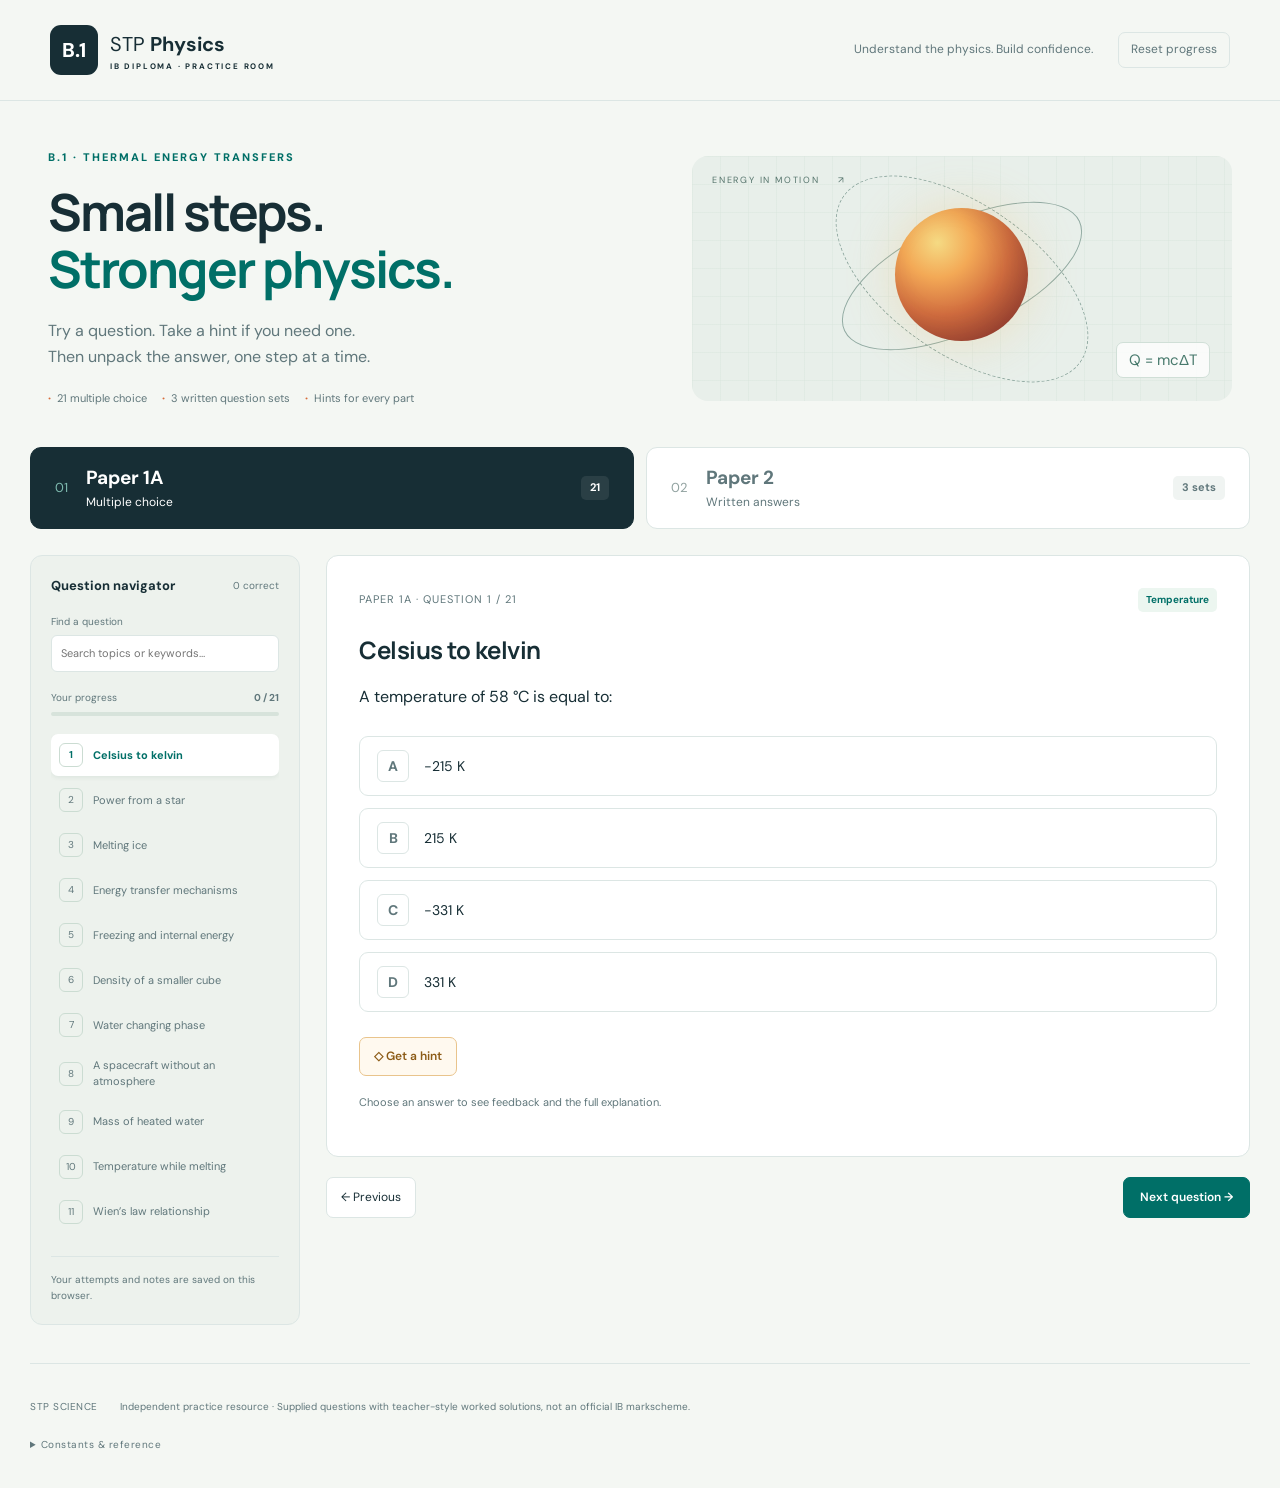
==== b1-past-questions/index.html @ 47ce7af9 "Refresh assets for clearer Question 14 formatting" ====
<!doctype html><html lang="en"><head><meta charset="UTF-8"><meta name="viewport" content="width=device-width, initial-scale=1"><title>IB Physics B.1 | Thermal Practice</title><meta name="description" content="Practise IB Physics B.1 with Paper 1A multiple choice, Paper 2 written answers, hints and simple worked solutions."><link rel="stylesheet" href="style.css?v=q14-math-1"></head><body>
<header><a class="brand" href="#" aria-label="Thermal practice home"><span class="brand-icon">B.1</span><span>STP <b>Physics</b><small>IB DIPLOMA · PRACTICE ROOM</small></span></a><span class="header-note">Understand the physics. Build confidence.</span><button class="quiet" id="reset">Reset progress</button></header>
<main><section class="intro"><div><div class="eyebrow">B.1 · THERMAL ENERGY TRANSFERS</div><h1>Small steps.<br><span>Stronger physics.</span></h1><p>Try a question. Take a hint if you need one.<br>Then unpack the answer, one step at a time.</p><div class="intro-tags"><span>21 multiple choice</span><span>3 written question sets</span><span>Hints for every part</span></div></div><div class="thermal-art" aria-hidden="true"><div class="orbit one"></div><div class="orbit two"></div><div class="sphere"></div><div class="art-label">ENERGY IN MOTION <span>↗</span></div><div class="equation">Q = mcΔT</div></div></section>
<nav class="paper-tabs" aria-label="Exam paper"><button id="tab-mc" role="tab" aria-selected="true" class="active"><span>01</span><div>Paper 1A<small>Multiple choice</small></div><b>21</b></button><button id="tab-written" role="tab" aria-selected="false"><span>02</span><div>Paper 2<small>Written answers</small></div><b>3 sets</b></button></nav>
<div class="workspace"><aside><div class="sidebar-head"><h2 id="list-title">Question navigator</h2><span id="counter"></span></div><label class="search-label" for="search">Find a question</label><input id="search" type="search" placeholder="Search topics or keywords…"><div class="progress-label"><span>Your progress</span><b id="progress-text"></b></div><div class="progress-track"><div id="progress-fill"></div></div><div id="question-list"></div><p class="local-note">Your attempts and notes are saved on this browser.</p></aside><section class="question-area" aria-label="Question"><div id="question"></div></section></div>
<footer>STP SCIENCE <span>Independent practice resource · Supplied questions with teacher-style worked solutions, not an official IB markscheme.</span><details><summary>Constants & reference</summary><p>Use σ = 5.67 × 10⁻⁸ W m⁻² K⁻⁴ and Wien’s constant = 2.90 × 10⁻³ m K. <a href="https://physics.nist.gov/cuu/Constants/" target="_blank" rel="noopener">NIST reference values ↗</a></p></details></footer></main>
<dialog id="image-dialog"><button id="close-image" class="quiet">Close ✕</button><img id="large-image" alt="Enlarged supplied question"></dialog><script src="data.js?v=q14-math-1"></script><script src="app.js?v=q14-math-1"></script></body></html>
---- b1-past-questions/style.css ----
@import url('https://fonts.googleapis.com/css2?family=DM+Sans:wght@400;500;600;700&family=Manrope:wght@400;500;600;700;800&display=swap');
:root{--ink:#172e35;--muted:#60777b;--teal:#006f67;--line:#dce6e4;--paper:#fff;--bg:#f4f7f3;--orange:#d76b38}*{box-sizing:border-box}body{margin:0;color:var(--ink);background:var(--bg);font-family:'DM Sans',Arial,sans-serif;font-size:15px;line-height:1.6}button,input,textarea{font:inherit}button,a,input,textarea,summary{outline-offset:4px}button{cursor:pointer}header{max-width:1420px;margin:auto;display:flex;align-items:center;gap:25px;padding:25px 50px;border-bottom:1px solid var(--line)}.brand{display:flex;gap:12px;align-items:center;text-decoration:none;color:var(--ink);font-size:20px}.brand-icon{background:var(--ink);color:#fff;border-radius:11px;font-weight:800;padding:9px 12px;font-size:20px}.brand small{display:block;font-size:8px;font-weight:700;letter-spacing:1.8px}.header-note{margin-left:auto;font-size:12px;color:var(--muted)}.quiet{background:none;border:1px solid var(--line);border-radius:7px;padding:7px 12px;font-size:12px;color:var(--muted)}main{max-width:1320px;margin:auto;padding:0 30px}.intro{display:grid;grid-template-columns:1.1fr 1fr;align-items:center;gap:50px;padding:48px 18px 40px}.eyebrow{font-size:11px;font-weight:800;letter-spacing:2px;color:var(--teal)}h1{font-family:Manrope,Arial,sans-serif;font-size:clamp(34px,4vw,53px);line-height:1.13;letter-spacing:-2px;margin:16px 0}h1 span{color:var(--teal)}.intro p{color:var(--muted);margin:20px 0;font-size:16px}.intro-tags{display:flex;gap:15px;flex-wrap:wrap;font-size:11px;color:var(--muted)}.intro-tags span:before{content:'·';color:var(--orange);font-weight:900;margin-right:6px}.thermal-art{height:245px;position:relative;overflow:hidden;background:#e8efea;border-radius:16px;background-image:linear-gradient(#dbe6df88 1px,transparent 1px),linear-gradient(90deg,#dbe6df88 1px,transparent 1px);background-size:28px 28px}.sphere{position:absolute;width:133px;height:133px;top:52px;left:calc(50% - 67px);border-radius:50%;background:radial-gradient(circle at 32% 26%,#f5da83 0,#f3a956 26%,#d16d3f 54%,#9b4030 82%);box-shadow:0 0 50px #efbc6750,inset -12px -8px 28px #5b2d2420}.orbit{width:260px;height:110px;border:1px solid #91aaa2;border-radius:50%;position:absolute;left:calc(50% - 130px);top:65px;transform:rotate(-25deg)}.orbit.two{transform:rotate(35deg);width:290px;left:calc(50% - 145px);height:150px;top:48px;border-style:dashed}.equation{position:absolute;bottom:23px;right:22px;background:#ffffffc9;border:1px solid #d0dfd7;border-radius:7px;padding:5px 12px;font-size:15px;color:#47796c}.art-label{position:absolute;top:17px;left:20px;font-size:9px;letter-spacing:1.8px;color:#54736b}.art-label span{margin-left:14px}.paper-tabs{display:flex;gap:12px;margin:0 0 26px}.paper-tabs button{display:flex;gap:18px;text-align:left;align-items:center;background:#fff;border:1px solid var(--line);border-radius:11px;padding:18px 24px;flex:1;color:var(--muted)}.paper-tabs button>span{font-size:13px;color:#91a2a0}.paper-tabs button div{font-size:19px;font-weight:700;line-height:1.25}.paper-tabs small{display:block;font-size:12px;font-weight:400;margin-top:5px}.paper-tabs b{margin-left:auto;font-size:11px;padding:3px 9px;background:#f0f4f2;border-radius:5px}.paper-tabs .active{background:var(--ink);color:white;border-color:var(--ink)}.paper-tabs .active b{background:#ffffff15}.paper-tabs .active>span{color:#7fbbb0}.workspace{display:grid;grid-template-columns:270px minmax(0,1fr);gap:26px;align-items:start}aside{background:#edf2ed;border:1px solid var(--line);border-radius:12px;padding:20px;position:sticky;top:20px}.sidebar-head{display:flex;align-items:center;justify-content:space-between}h2{font-size:13px;margin:0}.sidebar-head>span{font-size:10px;color:var(--muted)}.search-label{display:block;font-size:10px;margin:17px 0 5px;color:var(--muted)}#search{width:100%;font-size:11px;background:#fff;border:1px solid var(--line);border-radius:6px;padding:9px;color:var(--ink)}.progress-label{display:flex;justify-content:space-between;font-size:10px;margin:18px 0 6px;color:var(--muted)}.progress-track{height:4px;background:#d7e3db;border-radius:3px;margin-bottom:18px}.progress-track div{height:100%;background:var(--teal);border-radius:3px}.nav-item{border:0;background:transparent;width:100%;text-align:left;display:flex;align-items:center;gap:10px;color:var(--muted);border-radius:7px;padding:9px 8px;font-size:11px;line-height:1.4;margin-bottom:3px}.nav-item.selected{background:white;color:var(--teal);font-weight:700;box-shadow:0 2px 4px #173a2810}.num{display:grid;place-items:center;min-width:24px;height:24px;border:1px solid #cbdcd2;border-radius:6px;font-size:10px}.nav-item.correct .num{background:#d3ece0;color:#1e674b;border-color:#abd5bf}.nav-item.incorrect .num{background:#ffe2d6;color:#a94829;border-color:#efc9b5}.nav-item.reviewed .num{background:#dce8f2;border-color:#b3cbd8}.local-note{font-size:10px;color:var(--muted);border-top:1px solid var(--line);padding-top:15px;margin:12px 0 0}#question-list{max-height:510px;overflow:auto}.question-card{background:#fff;border:1px solid var(--line);border-radius:12px;padding:32px;min-height:510px}.card-top{display:flex;align-items:center;justify-content:space-between;gap:12px;margin-bottom:22px}.badge{color:var(--teal);background:#ecf6f0;border-radius:5px;padding:4px 8px;font-size:10px;font-weight:700}.qnumber{font-size:11px;letter-spacing:1px;color:var(--muted)}h3{font-family:Manrope,Arial,sans-serif;font-size:24px;line-height:1.3;letter-spacing:-.5px;margin:12px 0}.stem{font-size:16px;line-height:1.75;margin:18px 0 23px}.graph{display:block;max-width:100%;max-height:370px;margin:18px auto;cursor:zoom-in;object-fit:contain}.options{display:grid;gap:10px;margin:25px 0}.option{display:flex;align-items:center;gap:15px;text-align:left;width:100%;padding:14px 17px;border:1px solid var(--line);border-radius:9px;background:#fff;color:var(--ink);font-size:14px;line-height:1.6;transition:background .15s,border .15s}.option .letter{display:grid;place-items:center;min-width:29px;height:29px;border:1px solid var(--line);border-radius:6px;color:var(--muted);font-size:11px;font-weight:700}.option:hover{background:#f3f8f4;border-color:#7bada0}.option.correct{background:#edf8f1;border-color:#58a77e}.option.correct .letter{background:var(--teal);color:#fff;border:0}.option.wrong{background:#fff2eb;border-color:#dc9b7c}.option.wrong .letter{background:#be633d;color:#fff;border:0}.option:disabled{opacity:1;cursor:default}.option .flag{margin-left:auto;font-size:17px}.actions{display:flex;gap:10px;flex-wrap:wrap;margin:18px 0}.hint-btn{border:1px solid #e9c48c;color:#8c5b16;background:#fff9ef;padding:9px 14px;border-radius:7px;font-weight:600;font-size:12px}.primary{background:var(--teal);border:1px solid var(--teal);border-radius:7px;color:white;padding:10px 16px;font-size:12px;font-weight:600}.secondary{background:white;border:1px solid var(--line);border-radius:7px;color:var(--ink);padding:9px 14px;font-size:12px}.hint{background:#fff9ed;border-left:3px solid #d9a450;padding:14px 17px;border-radius:5px;font-size:13px;margin:14px 0}.hint strong{display:block;color:#8c5b16;margin-bottom:4px}.feedback{padding:20px;border:1px solid #d8e9dd;border-radius:9px;background:#f5faf6;margin:20px 0}.feedback.wrong-feedback{background:#fffaf6;border-color:#ecd7c9}.result{font-size:17px;font-weight:700;margin:0 0 8px}.answer-line{font-size:14px;margin:8px 0 20px}.steps-title{font-size:11px;font-weight:800;text-transform:uppercase;letter-spacing:1.2px;color:var(--teal)}ol.steps{padding:0;list-style:none;counter-reset:step;display:grid;gap:13px;margin:15px 0 18px}.steps li{counter-increment:step;display:flex;gap:11px;align-items:baseline;font-size:14px}.steps li:before{content:counter(step);display:grid;place-items:center;border-radius:50%;min-width:23px;height:23px;background:#e1eee6;color:#286c56;font-size:11px;font-weight:700}.remember{font-size:12px;border-top:1px solid #d8e5dc;padding-top:13px;color:#526860}.remember b{color:var(--ink)}.note{font-size:11px;background:#f2f5f6;padding:11px;border-radius:6px;color:#5a7177}.original{margin-top:20px;font-size:11px;color:var(--muted)}.original img{display:block;max-width:100%;margin:12px auto;cursor:zoom-in}.original summary{cursor:pointer}.question-bottom{display:flex;justify-content:space-between;margin-top:20px}.written-part{border-top:1px solid var(--line);margin-top:27px;padding-top:24px}.part-heading{display:flex;gap:15px;align-items:baseline;justify-content:space-between}.part-heading h4{font-size:15px;margin:0 0 14px;line-height:1.7}.marks{font-size:10px;white-space:nowrap;color:var(--muted)}textarea{width:100%;min-height:105px;resize:vertical;border:1px solid var(--line);border-radius:7px;padding:13px;background:#fbfcfa;color:var(--ink);font-size:13px}.response-label{display:block;font-size:10px;color:var(--muted);margin-bottom:6px}.selfcheck{display:flex;gap:8px;flex-wrap:wrap;border-top:1px solid var(--line);padding-top:15px;margin-top:15px}.selfcheck button[aria-pressed=true]{outline:2px solid var(--teal);outline-offset:2px}.check-list{padding-left:18px;font-size:12px}.written-explainer{font-size:11px;color:var(--muted)}footer{display:flex;flex-wrap:wrap;align-items:center;gap:22px;color:var(--muted);font-size:10px;padding:35px 0;border-top:1px solid var(--line);margin-top:38px;letter-spacing:.5px}footer span{letter-spacing:0}footer details{flex-basis:100%}a{color:var(--teal)}dialog{border:1px solid var(--line);border-radius:10px;max-width:96vw;max-height:95vh;padding:16px}dialog::backdrop{background:#112c38b8}dialog img{display:block;max-width:100%;max-height:82vh;object-fit:contain}#close-image{display:block;margin-left:auto;margin-bottom:10px}svg.spectrum{display:block;background:white;max-width:100%;margin:10px auto;border:1px solid var(--line);border-radius:6px}.empty{font-size:12px;padding:16px 0;color:var(--muted)}@media(min-width:1500px){.intro{padding-top:60px;padding-bottom:50px}}@media(max-width:800px){header{padding:18px 22px}.header-note{display:none}header .quiet{margin-left:auto}main{padding:0 18px}.intro{padding:32px 5px;gap:25px;grid-template-columns:1.3fr 1fr}.thermal-art{height:210px}.intro-tags{font-size:10px;gap:7px}.workspace{grid-template-columns:210px minmax(0,1fr);gap:16px}aside{padding:14px}.question-card{padding:23px}.stem{font-size:15px}.paper-tabs button{padding:16px}.paper-tabs button div{font-size:17px}}@media(max-width:600px){.intro{grid-template-columns:1fr;padding-bottom:25px}.thermal-art{display:none}h1{font-size:39px}.intro p{font-size:14px}.workspace{display:block}aside{position:static;margin-bottom:15px}#question-list{display:flex;gap:5px;overflow:auto;max-height:none;margin-top:14px}.nav-item{flex:0 0 43px;width:43px;padding:7px}.nav-item .nav-title{display:none}.local-note{display:none}.progress-label{margin-top:12px}.progress-track{margin-bottom:0}.sidebar-head h2{font-size:12px}.search-label{margin-top:8px}.question-card{padding:21px 17px}h3{font-size:21px}.paper-tabs{gap:8px}.paper-tabs button{gap:9px;padding:13px}.paper-tabs button>span{display:none}.paper-tabs button b{font-size:9px}.paper-tabs small{font-size:10px}.option{padding:12px;font-size:13px}.intro-tags{gap:13px}.stem{line-height:1.7}.card-top{margin-bottom:13px}.question-bottom button{font-size:11px}.part-heading{gap:10px}footer{gap:10px}}
/* Exam prompts retain the supplied page layout, typography, marks and diagrams. */
.exam-image{display:block;width:100%;height:auto;margin:0;cursor:zoom-in;background:#fff}.exam-question{margin:20px 0}.options{display:grid;grid-template-columns:repeat(4,1fr);gap:12px}.option{justify-content:center;padding:12px;position:relative}.option .letter{font-size:14px;width:32px;height:32px}.option .flag{position:absolute;right:10px}.written-part{margin-top:14px;padding-top:12px}.part-prompt{margin-bottom:14px}.written-explainer{margin-bottom:12px}.sr-only{position:absolute;width:1px;height:1px;padding:0;margin:-1px;overflow:hidden;clip:rect(0,0,0,0);white-space:nowrap;border:0}@media(max-width:600px){.options{gap:7px}.option{padding:9px}.option .flag{right:3px;font-size:12px}.exam-question{margin:14px -8px}.question-card:has(.written-part){padding-left:10px;padding-right:10px}.written-part textarea,.written-part .actions,.written-part .response-label{margin-left:7px;width:calc(100% - 14px)}.written-part .actions{width:auto}.written-part .actions button{font-size:11px;padding:9px}.written-part .response-label{margin-bottom:6px}}
.exam-image{width:auto;max-width:100%}
.formula-panel{background:#fff;border:1px solid #d1e3d8;border-radius:8px;padding:17px;margin:18px 0 23px}.formula-item{padding-top:13px}.formula-item+.formula-item{border-top:1px solid #e5ede7;margin-top:13px}.formula-name{font-size:11px;color:#60777b;font-weight:600}.formula-equation{font-family:'Cambria Math',Cambria,Georgia,serif;font-size:20px;line-height:1.7;margin:5px 0;overflow-x:auto;color:#174c40;padding-bottom:3px}.formula-symbols{font-size:12px;line-height:1.7;color:#526860;margin:4px 0 0}@media(max-width:600px){.formula-panel{padding:12px}.formula-equation{font-size:18px}}


/* Native question text avoids fetching a screenshot on every question change. */
.mc-stem{white-space:pre-line}.options.text-options{grid-template-columns:1fr}.text-options .option{justify-content:flex-start;padding:13px 17px;text-align:left}.text-options .option-text{flex:1;padding-right:18px}.text-options .option .flag{position:static;margin-left:auto}.graph[width][height]{height:auto}.comparison-options .option,.comparison-head{display:grid;grid-template-columns:32px minmax(0,1fr) minmax(0,1fr);gap:15px}.comparison-options .option{position:relative;padding-right:34px}.comparison-options .option .flag{position:absolute;right:10px}.comparison-head{padding:0 34px 0 17px;font-size:11px;font-weight:700;align-items:center}.option-cell{text-align:center}@media(max-width:600px){.text-options .option{font-size:13px;padding:11px}.comparison-options .option,.comparison-head{grid-template-columns:26px minmax(0,1fr) minmax(0,1fr);gap:8px}.comparison-head{padding-left:11px;font-size:10px}.comparison-options .option{padding-right:25px}.mc-stem{font-size:15px}.text-options .option .letter{width:26px;height:26px;min-width:26px}}

/* Clear, correctly typeset comparisons for Question 14. */
.math-comparison .option-cell{font-family:'Cambria Math',Cambria,Georgia,serif;font-size:24px;line-height:1.6;color:var(--ink);white-space:nowrap}.math-comparison sub,.answer-line sub,.steps sub{font-size:72%;vertical-align:sub;font-style:normal}.math-comparison .comparison-head{font-size:13px;line-height:1.45}.math-comparison .option{min-height:65px}@media(max-width:600px){.math-comparison .option-cell{font-size:21px}.math-comparison .comparison-head{font-size:12px}.math-comparison .option{min-height:60px}}
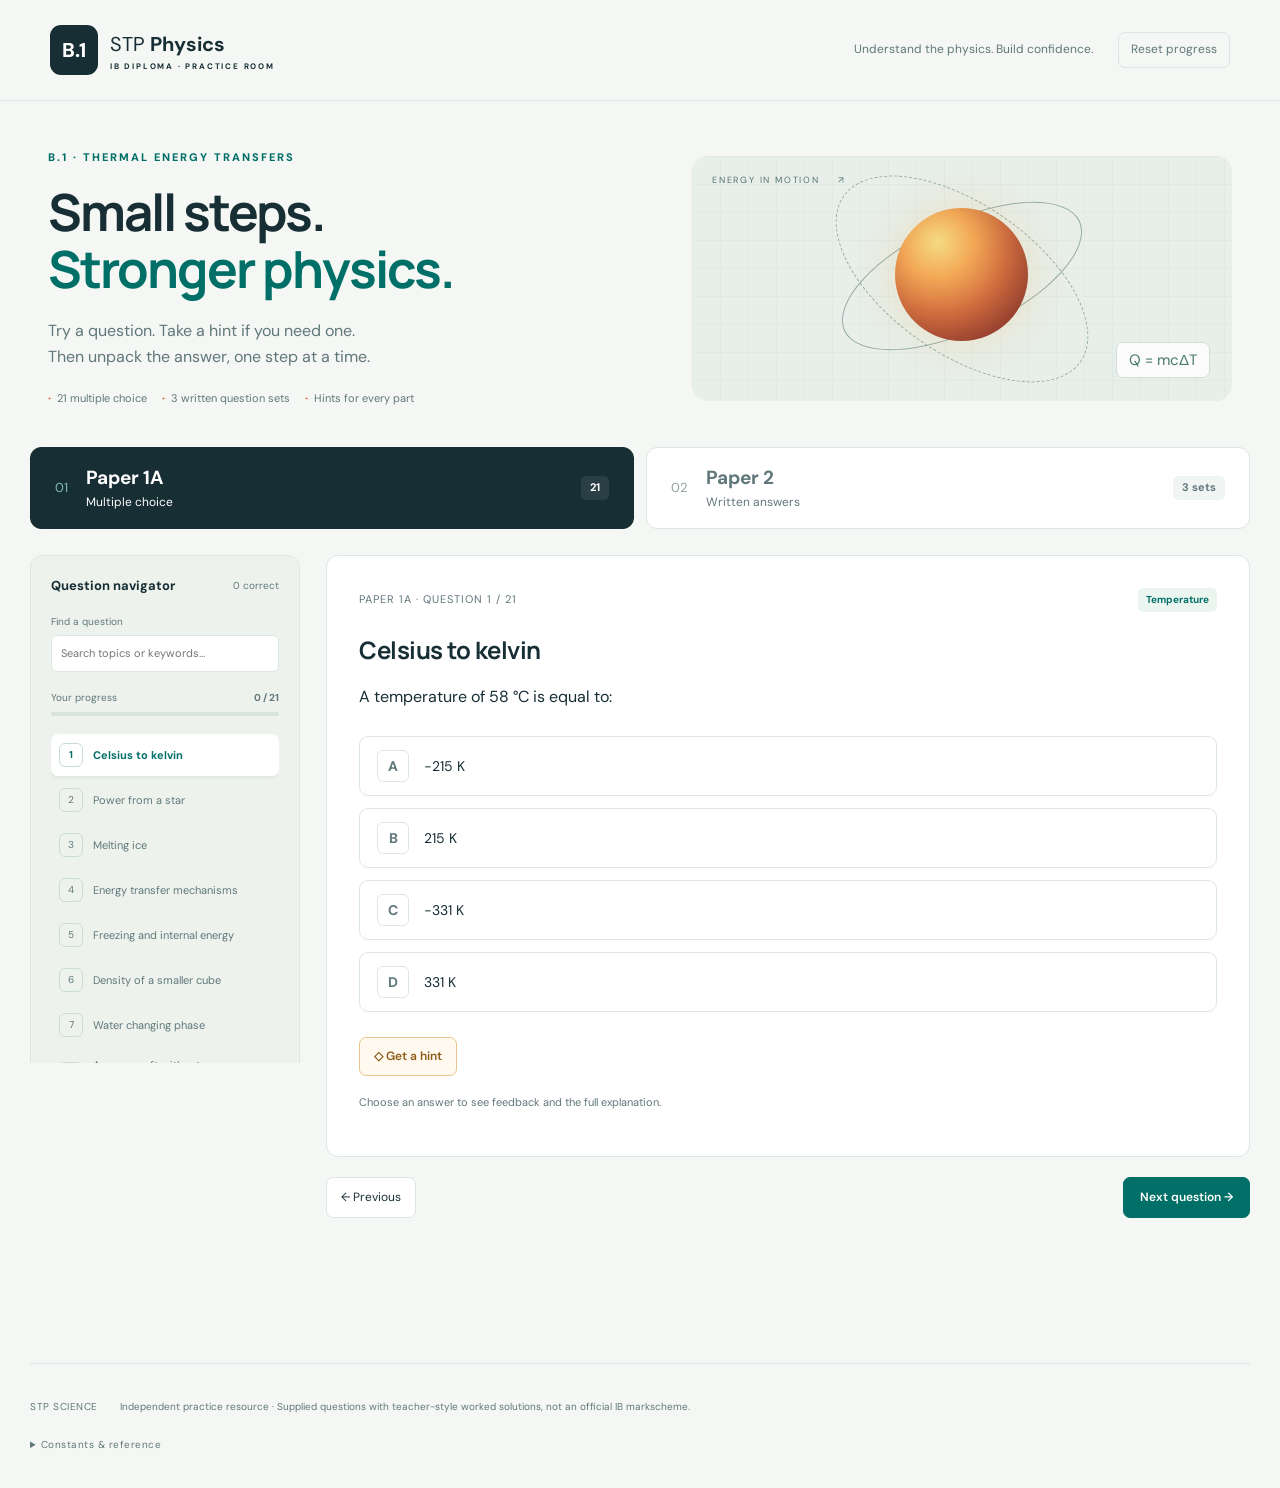
==== commit 37697f58: "Load the expanded algebra and native fraction formatting" ====
--- a/b1-past-questions/index.html
+++ b/b1-past-questions/index.html
@@ -1,8 +1,9 @@
-<!doctype html><html lang="en"><head><meta charset="UTF-8"><meta name="viewport" content="width=device-width, initial-scale=1"><title>IB Physics B.1 | Thermal Practice</title><meta name="description" content="Practise IB Physics B.1 with Paper 1A multiple choice, Paper 2 written answers, hints and simple worked solutions."><link rel="stylesheet" href="style.css?v=q14-math-1"></head><body>
+<!doctype html><html lang="en"><head><meta charset="UTF-8"><meta name="viewport" content="width=device-width, initial-scale=1"><title>IB Physics B.1 | Thermal Practice</title><meta name="description" content="Practise IB Physics B.1 with Paper 1A multiple choice, Paper 2 written answers, hints and simple worked solutions."><link rel="stylesheet" href="style.css?v=stacked-algebra-1"></head><body>
 <header><a class="brand" href="#" aria-label="Thermal practice home"><span class="brand-icon">B.1</span><span>STP <b>Physics</b><small>IB DIPLOMA · PRACTICE ROOM</small></span></a><span class="header-note">Understand the physics. Build confidence.</span><button class="quiet" id="reset">Reset progress</button></header>
 <main><section class="intro"><div><div class="eyebrow">B.1 · THERMAL ENERGY TRANSFERS</div><h1>Small steps.<br><span>Stronger physics.</span></h1><p>Try a question. Take a hint if you need one.<br>Then unpack the answer, one step at a time.</p><div class="intro-tags"><span>21 multiple choice</span><span>3 written question sets</span><span>Hints for every part</span></div></div><div class="thermal-art" aria-hidden="true"><div class="orbit one"></div><div class="orbit two"></div><div class="sphere"></div><div class="art-label">ENERGY IN MOTION <span>↗</span></div><div class="equation">Q = mcΔT</div></div></section>
 <nav class="paper-tabs" aria-label="Exam paper"><button id="tab-mc" role="tab" aria-selected="true" class="active"><span>01</span><div>Paper 1A<small>Multiple choice</small></div><b>21</b></button><button id="tab-written" role="tab" aria-selected="false"><span>02</span><div>Paper 2<small>Written answers</small></div><b>3 sets</b></button></nav>
 <div class="workspace"><aside><div class="sidebar-head"><h2 id="list-title">Question navigator</h2><span id="counter"></span></div><label class="search-label" for="search">Find a question</label><input id="search" type="search" placeholder="Search topics or keywords…"><div class="progress-label"><span>Your progress</span><b id="progress-text"></b></div><div class="progress-track"><div id="progress-fill"></div></div><div id="question-list"></div><p class="local-note">Your attempts and notes are saved on this browser.</p></aside><section class="question-area" aria-label="Question"><div id="question"></div></section></div>
 <footer>STP SCIENCE <span>Independent practice resource · Supplied questions with teacher-style worked solutions, not an official IB markscheme.</span><details><summary>Constants & reference</summary><p>Use σ = 5.67 × 10⁻⁸ W m⁻² K⁻⁴ and Wien’s constant = 2.90 × 10⁻³ m K. <a href="https://physics.nist.gov/cuu/Constants/" target="_blank" rel="noopener">NIST reference values ↗</a></p></details></footer></main>
-<dialog id="image-dialog"><button id="close-image" class="quiet">Close ✕</button><img id="large-image" alt="Enlarged supplied question"></dialog><script src="data.js?v=q14-math-1"></script><script src="app.js?v=q14-math-1"></script></body></html>
+<dialog id="image-dialog"><button id="close-image" class="quiet">Close ✕</button><img id="large-image" alt="Enlarged supplied question"></dialog><script src="data.js?v=stacked-algebra-1"></script><script src="app.js?v=stacked-algebra-1"></script></body></html>
 
+
--- a/b1-past-questions/style.css
+++ b/b1-past-questions/style.css
@@ -11,3 +11,7 @@
 
 /* Clear, correctly typeset comparisons for Question 14. */
 .math-comparison .option-cell{font-family:'Cambria Math',Cambria,Georgia,serif;font-size:24px;line-height:1.6;color:var(--ink);white-space:nowrap}.math-comparison sub,.answer-line sub,.steps sub{font-size:72%;vertical-align:sub;font-style:normal}.math-comparison .comparison-head{font-size:13px;line-height:1.45}.math-comparison .option{min-height:65px}@media(max-width:600px){.math-comparison .option-cell{font-size:21px}.math-comparison .comparison-head{font-size:12px}.math-comparison .option{min-height:60px}}
+
+
+/* Native MathML gives real fraction bars, roots, powers and subscripts. */
+.solution-math{font-size:21px;line-height:1.7;overflow-x:auto;overflow-y:hidden;padding:9px 2px 12px;max-width:100%;color:#174c40}.solution-math math{font-size:1em;margin:0;text-align:left;math-style:normal}.solution-math math[display=block]{display:block;text-align:left}.algebra-steps li{align-items:flex-start;min-width:0}.algebra-steps li:before{flex-shrink:0;margin-top:3px}.step-body{min-width:0;flex:1}.step-body p{margin:0 0 5px}.algebra-steps .solution-math{font-size:21px;background:#ffffffa6;border-radius:5px;margin:6px 0;padding:12px 9px 15px}.formula-item .solution-math+.solution-math{padding-top:3px}.formula-symbols{overflow-wrap:anywhere}@media(max-width:600px){.solution-math,.algebra-steps .solution-math{font-size:19px}.feedback{padding:15px}.steps li{gap:8px}}
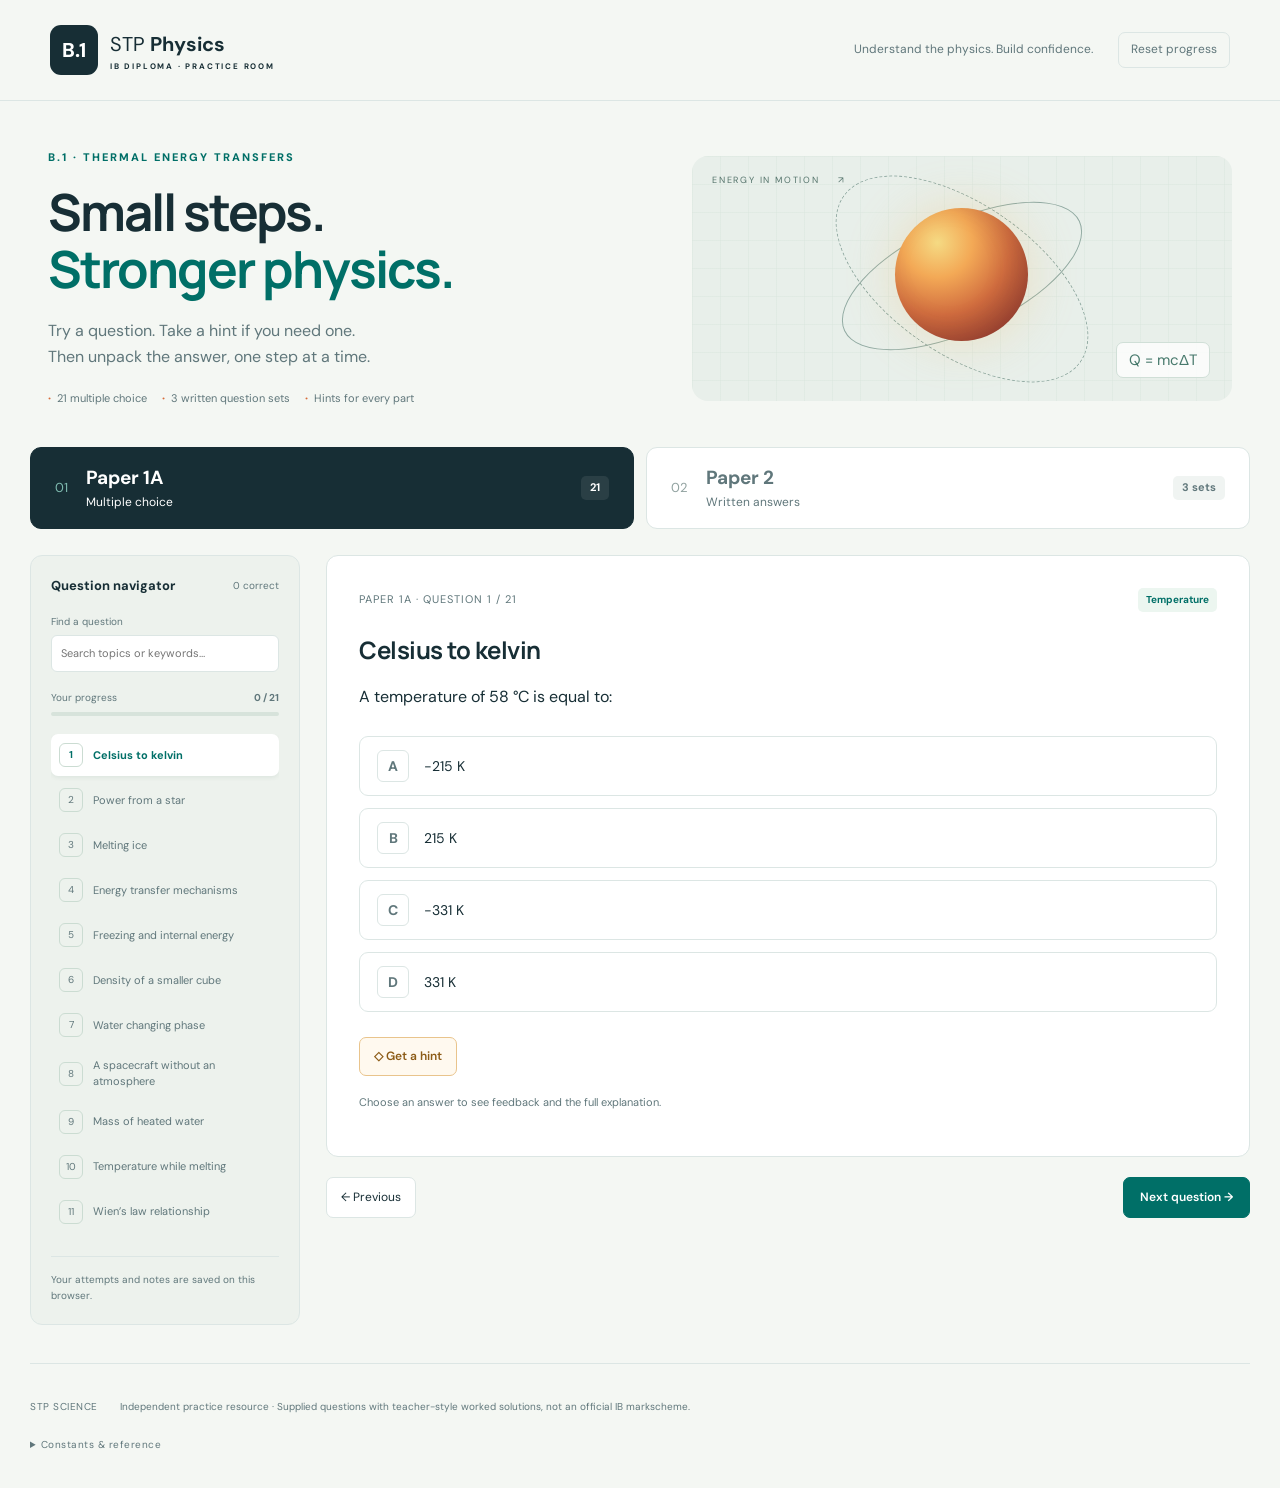
==== commit 20e7e73b: "Republish stacked fractions and expanded algebra after Pages startup failure" ====
--- a/b1-past-questions/index.html
+++ b/b1-past-questions/index.html
@@ -1,9 +1,9 @@
-<!doctype html><html lang="en"><head><meta charset="UTF-8"><meta name="viewport" content="width=device-width, initial-scale=1"><title>IB Physics B.1 | Thermal Practice</title><meta name="description" content="Practise IB Physics B.1 with Paper 1A multiple choice, Paper 2 written answers, hints and simple worked solutions."><link rel="stylesheet" href="style.css?v=stacked-algebra-1"></head><body>
+<!doctype html><html lang="en"><head><meta charset="UTF-8"><meta name="viewport" content="width=device-width, initial-scale=1"><title>IB Physics B.1 | Thermal Practice</title><meta name="description" content="Practise IB Physics B.1 with Paper 1A multiple choice, Paper 2 written answers, hints and simple worked solutions."><link rel="stylesheet" href="style.css?v=stacked-algebra-2"></head><body>
 <header><a class="brand" href="#" aria-label="Thermal practice home"><span class="brand-icon">B.1</span><span>STP <b>Physics</b><small>IB DIPLOMA · PRACTICE ROOM</small></span></a><span class="header-note">Understand the physics. Build confidence.</span><button class="quiet" id="reset">Reset progress</button></header>
 <main><section class="intro"><div><div class="eyebrow">B.1 · THERMAL ENERGY TRANSFERS</div><h1>Small steps.<br><span>Stronger physics.</span></h1><p>Try a question. Take a hint if you need one.<br>Then unpack the answer, one step at a time.</p><div class="intro-tags"><span>21 multiple choice</span><span>3 written question sets</span><span>Hints for every part</span></div></div><div class="thermal-art" aria-hidden="true"><div class="orbit one"></div><div class="orbit two"></div><div class="sphere"></div><div class="art-label">ENERGY IN MOTION <span>↗</span></div><div class="equation">Q = mcΔT</div></div></section>
 <nav class="paper-tabs" aria-label="Exam paper"><button id="tab-mc" role="tab" aria-selected="true" class="active"><span>01</span><div>Paper 1A<small>Multiple choice</small></div><b>21</b></button><button id="tab-written" role="tab" aria-selected="false"><span>02</span><div>Paper 2<small>Written answers</small></div><b>3 sets</b></button></nav>
 <div class="workspace"><aside><div class="sidebar-head"><h2 id="list-title">Question navigator</h2><span id="counter"></span></div><label class="search-label" for="search">Find a question</label><input id="search" type="search" placeholder="Search topics or keywords…"><div class="progress-label"><span>Your progress</span><b id="progress-text"></b></div><div class="progress-track"><div id="progress-fill"></div></div><div id="question-list"></div><p class="local-note">Your attempts and notes are saved on this browser.</p></aside><section class="question-area" aria-label="Question"><div id="question"></div></section></div>
 <footer>STP SCIENCE <span>Independent practice resource · Supplied questions with teacher-style worked solutions, not an official IB markscheme.</span><details><summary>Constants & reference</summary><p>Use σ = 5.67 × 10⁻⁸ W m⁻² K⁻⁴ and Wien’s constant = 2.90 × 10⁻³ m K. <a href="https://physics.nist.gov/cuu/Constants/" target="_blank" rel="noopener">NIST reference values ↗</a></p></details></footer></main>
-<dialog id="image-dialog"><button id="close-image" class="quiet">Close ✕</button><img id="large-image" alt="Enlarged supplied question"></dialog><script src="data.js?v=stacked-algebra-1"></script><script src="app.js?v=stacked-algebra-1"></script></body></html>
+<dialog id="image-dialog"><button id="close-image" class="quiet">Close ✕</button><img id="large-image" alt="Enlarged supplied question"></dialog><script src="data.js?v=stacked-algebra-2"></script><script src="app.js?v=stacked-algebra-2"></script></body></html>
 
 
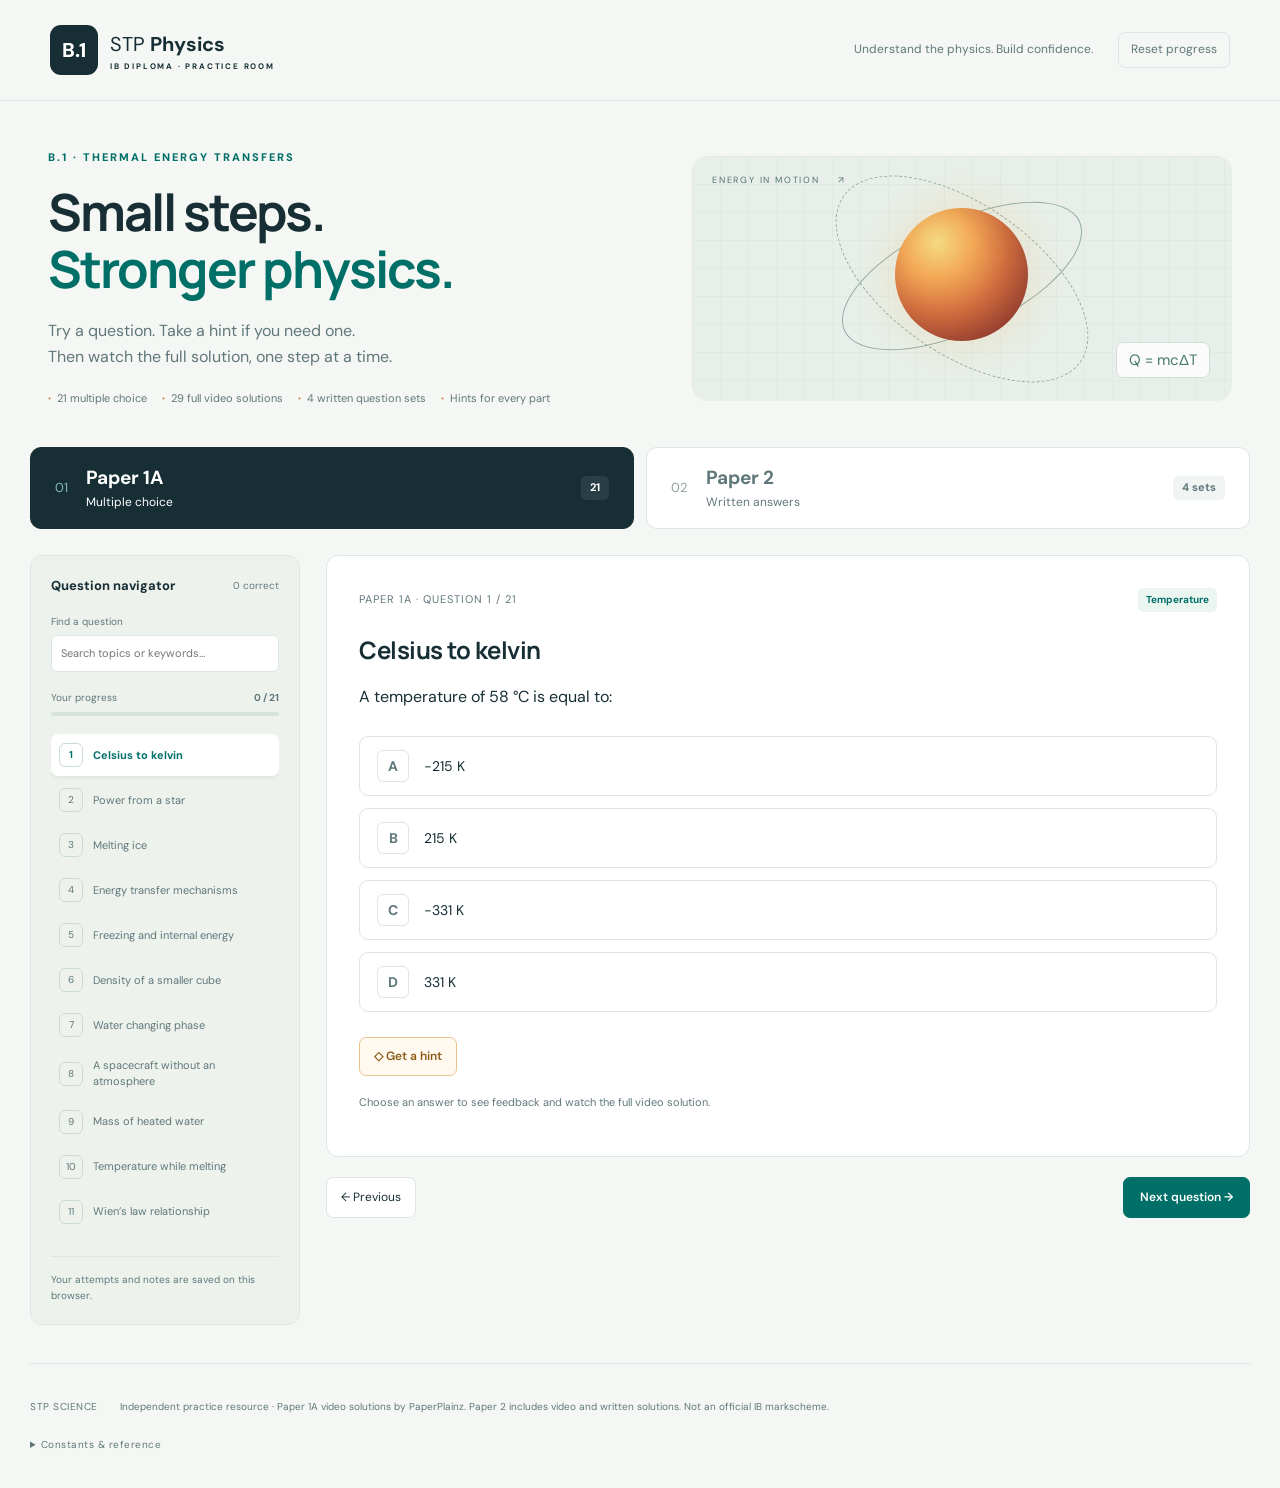
==== commit fdbd5a5d: "Add full video solutions to B.1 past-question practice" ====
--- a/b1-past-questions/index.html
+++ b/b1-past-questions/index.html
@@ -1,9 +1,9 @@
-<!doctype html><html lang="en"><head><meta charset="UTF-8"><meta name="viewport" content="width=device-width, initial-scale=1"><title>IB Physics B.1 | Thermal Practice</title><meta name="description" content="Practise IB Physics B.1 with Paper 1A multiple choice, Paper 2 written answers, hints and simple worked solutions."><link rel="stylesheet" href="style.css?v=stacked-algebra-2"></head><body>
+<!doctype html><html lang="en"><head><meta charset="UTF-8"><meta name="viewport" content="width=device-width, initial-scale=1"><title>IB Physics B.1 | Thermal Practice</title><meta name="description" content="Practise IB Physics B.1 with Paper 1A multiple choice, Paper 2 written answers, hints and simple worked solutions."><link rel="stylesheet" href="style.css?v=full-video-solutions-1"></head><body>
 <header><a class="brand" href="#" aria-label="Thermal practice home"><span class="brand-icon">B.1</span><span>STP <b>Physics</b><small>IB DIPLOMA · PRACTICE ROOM</small></span></a><span class="header-note">Understand the physics. Build confidence.</span><button class="quiet" id="reset">Reset progress</button></header>
-<main><section class="intro"><div><div class="eyebrow">B.1 · THERMAL ENERGY TRANSFERS</div><h1>Small steps.<br><span>Stronger physics.</span></h1><p>Try a question. Take a hint if you need one.<br>Then unpack the answer, one step at a time.</p><div class="intro-tags"><span>21 multiple choice</span><span>3 written question sets</span><span>Hints for every part</span></div></div><div class="thermal-art" aria-hidden="true"><div class="orbit one"></div><div class="orbit two"></div><div class="sphere"></div><div class="art-label">ENERGY IN MOTION <span>↗</span></div><div class="equation">Q = mcΔT</div></div></section>
-<nav class="paper-tabs" aria-label="Exam paper"><button id="tab-mc" role="tab" aria-selected="true" class="active"><span>01</span><div>Paper 1A<small>Multiple choice</small></div><b>21</b></button><button id="tab-written" role="tab" aria-selected="false"><span>02</span><div>Paper 2<small>Written answers</small></div><b>3 sets</b></button></nav>
+<main><section class="intro"><div><div class="eyebrow">B.1 · THERMAL ENERGY TRANSFERS</div><h1>Small steps.<br><span>Stronger physics.</span></h1><p>Try a question. Take a hint if you need one.<br>Then watch the full solution, one step at a time.</p><div class="intro-tags"><span>21 multiple choice</span><span>29 full video solutions</span><span>4 written question sets</span><span>Hints for every part</span></div></div><div class="thermal-art" aria-hidden="true"><div class="orbit one"></div><div class="orbit two"></div><div class="sphere"></div><div class="art-label">ENERGY IN MOTION <span>↗</span></div><div class="equation">Q = mcΔT</div></div></section>
+<nav class="paper-tabs" aria-label="Exam paper"><button id="tab-mc" role="tab" aria-selected="true" class="active"><span>01</span><div>Paper 1A<small>Multiple choice</small></div><b>21</b></button><button id="tab-written" role="tab" aria-selected="false"><span>02</span><div>Paper 2<small>Written answers</small></div><b>4 sets</b></button></nav>
 <div class="workspace"><aside><div class="sidebar-head"><h2 id="list-title">Question navigator</h2><span id="counter"></span></div><label class="search-label" for="search">Find a question</label><input id="search" type="search" placeholder="Search topics or keywords…"><div class="progress-label"><span>Your progress</span><b id="progress-text"></b></div><div class="progress-track"><div id="progress-fill"></div></div><div id="question-list"></div><p class="local-note">Your attempts and notes are saved on this browser.</p></aside><section class="question-area" aria-label="Question"><div id="question"></div></section></div>
-<footer>STP SCIENCE <span>Independent practice resource · Supplied questions with teacher-style worked solutions, not an official IB markscheme.</span><details><summary>Constants & reference</summary><p>Use σ = 5.67 × 10⁻⁸ W m⁻² K⁻⁴ and Wien’s constant = 2.90 × 10⁻³ m K. <a href="https://physics.nist.gov/cuu/Constants/" target="_blank" rel="noopener">NIST reference values ↗</a></p></details></footer></main>
-<dialog id="image-dialog"><button id="close-image" class="quiet">Close ✕</button><img id="large-image" alt="Enlarged supplied question"></dialog><script src="data.js?v=stacked-algebra-2"></script><script src="app.js?v=stacked-algebra-2"></script></body></html>
+<footer>STP SCIENCE <span>Independent practice resource · Paper 1A video solutions by PaperPlainz. Paper 2 includes video and written solutions. Not an official IB markscheme.</span><details><summary>Constants & reference</summary><p>Use σ = 5.67 × 10⁻⁸ W m⁻² K⁻⁴ and Wien’s constant = 2.90 × 10⁻³ m K. <a href="https://physics.nist.gov/cuu/Constants/" target="_blank" rel="noopener">NIST reference values ↗</a></p></details></footer></main>
+<dialog id="image-dialog"><button id="close-image" class="quiet">Close ✕</button><img id="large-image" alt="Enlarged supplied question"></dialog><script src="data.js?v=full-video-solutions-1"></script><script src="app.js?v=full-video-solutions-1"></script></body></html>
 
 
--- a/b1-past-questions/style.css
+++ b/b1-past-questions/style.css
@@ -15,3 +15,7 @@
 
 /* Native MathML gives real fraction bars, roots, powers and subscripts. */
 .solution-math{font-size:21px;line-height:1.7;overflow-x:auto;overflow-y:hidden;padding:9px 2px 12px;max-width:100%;color:#174c40}.solution-math math{font-size:1em;margin:0;text-align:left;math-style:normal}.solution-math math[display=block]{display:block;text-align:left}.algebra-steps li{align-items:flex-start;min-width:0}.algebra-steps li:before{flex-shrink:0;margin-top:3px}.step-body{min-width:0;flex:1}.step-body p{margin:0 0 5px}.algebra-steps .solution-math{font-size:21px;background:#ffffffa6;border-radius:5px;margin:6px 0;padding:12px 9px 15px}.formula-item .solution-math+.solution-math{padding-top:3px}.formula-symbols{overflow-wrap:anywhere}@media(max-width:600px){.solution-math,.algebra-steps .solution-math{font-size:19px}.feedback{padding:15px}.steps li{gap:8px}}
+
+.video-solution{background:#fff;border:1px solid #c1d8cc;border-radius:10px;margin-top:20px;overflow:hidden}.video-solution summary{cursor:pointer;font-size:1rem;font-weight:700;color:#174c40;padding:18px;min-height:48px}.video-solution summary:focus-visible{outline:3px solid #00786b;outline-offset:-4px}.video-content{padding:0 16px 14px}.video-content video{display:block;width:100%;height:auto;aspect-ratio:16/9;background:#101b19;border-radius:7px}.video-content p{font-size:.875rem;line-height:1.6;margin:12px 0 0}.video-content a{color:#12664f;text-decoration:underline}.video-error{color:#9a3828}.feedback .answer-line{font-size:1rem}@media(max-width:600px){.video-content{padding:0 6px 12px}.video-solution summary{padding:16px 12px}}
+
+.given-data{width:100%;border-collapse:collapse;margin:20px 0;font-size:1rem}.given-data th,.given-data td{padding:12px;border-bottom:1px solid #dbe8df;text-align:left;line-height:1.5}.given-data th{font-weight:600;width:65%}.given-data td{white-space:nowrap}@media(max-width:600px){.given-data{font-size:.875rem}.given-data th,.given-data td{padding:10px 5px}.given-data td{white-space:normal}}
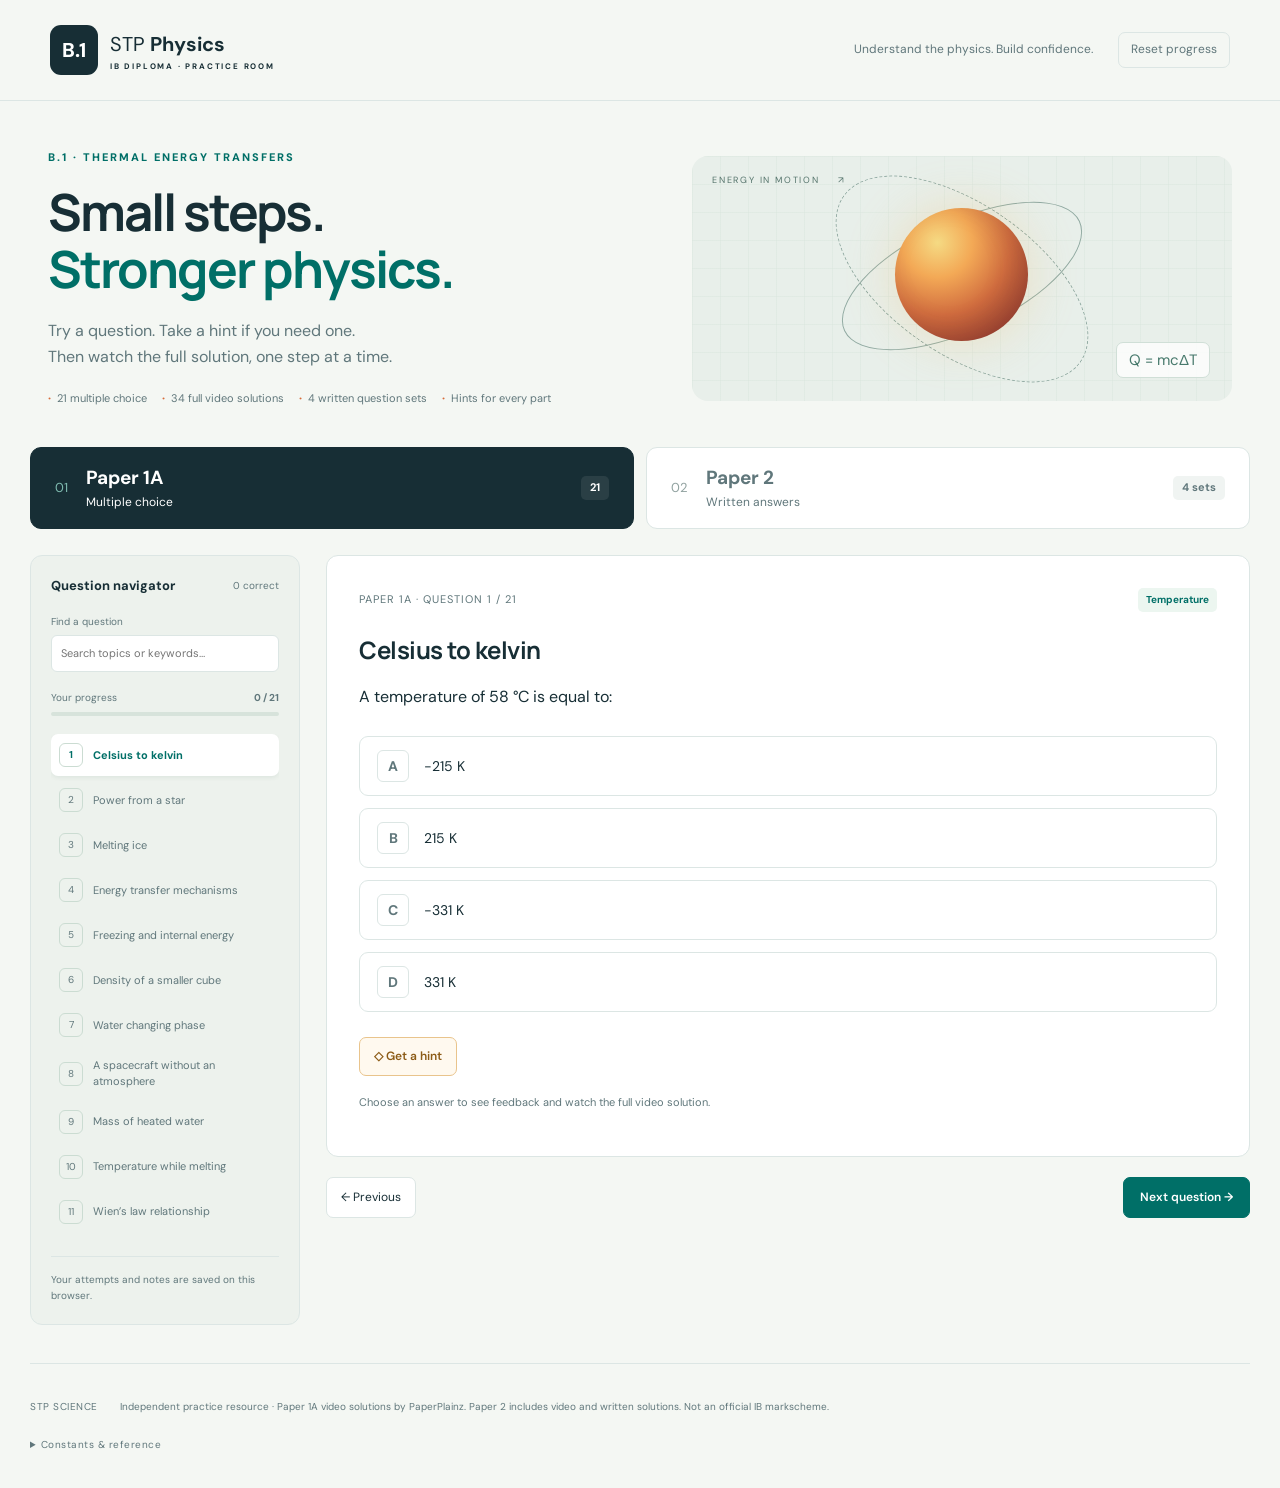
==== commit 62a693f4: "Add B.2 videos and complete B.1 ice-cube solutions Replace written working with 18 B.2 video solutio" ====
--- a/b1-past-questions/index.html
+++ b/b1-past-questions/index.html
@@ -1,9 +1,9 @@
-<!doctype html><html lang="en"><head><meta charset="UTF-8"><meta name="viewport" content="width=device-width, initial-scale=1"><title>IB Physics B.1 | Thermal Practice</title><meta name="description" content="Practise IB Physics B.1 with Paper 1A multiple choice, Paper 2 written answers, hints and simple worked solutions."><link rel="stylesheet" href="style.css?v=full-video-solutions-1"></head><body>
+<!doctype html><html lang="en"><head><meta charset="UTF-8"><meta name="viewport" content="width=device-width, initial-scale=1"><title>IB Physics B.1 | Thermal Practice</title><meta name="description" content="Practise IB Physics B.1 with Paper 1A multiple choice, Paper 2 written answers, hints and simple worked solutions."><link rel="stylesheet" href="style.css?v=full-video-solutions-2"></head><body>
 <header><a class="brand" href="#" aria-label="Thermal practice home"><span class="brand-icon">B.1</span><span>STP <b>Physics</b><small>IB DIPLOMA · PRACTICE ROOM</small></span></a><span class="header-note">Understand the physics. Build confidence.</span><button class="quiet" id="reset">Reset progress</button></header>
-<main><section class="intro"><div><div class="eyebrow">B.1 · THERMAL ENERGY TRANSFERS</div><h1>Small steps.<br><span>Stronger physics.</span></h1><p>Try a question. Take a hint if you need one.<br>Then watch the full solution, one step at a time.</p><div class="intro-tags"><span>21 multiple choice</span><span>29 full video solutions</span><span>4 written question sets</span><span>Hints for every part</span></div></div><div class="thermal-art" aria-hidden="true"><div class="orbit one"></div><div class="orbit two"></div><div class="sphere"></div><div class="art-label">ENERGY IN MOTION <span>↗</span></div><div class="equation">Q = mcΔT</div></div></section>
+<main><section class="intro"><div><div class="eyebrow">B.1 · THERMAL ENERGY TRANSFERS</div><h1>Small steps.<br><span>Stronger physics.</span></h1><p>Try a question. Take a hint if you need one.<br>Then watch the full solution, one step at a time.</p><div class="intro-tags"><span>21 multiple choice</span><span>34 full video solutions</span><span>4 written question sets</span><span>Hints for every part</span></div></div><div class="thermal-art" aria-hidden="true"><div class="orbit one"></div><div class="orbit two"></div><div class="sphere"></div><div class="art-label">ENERGY IN MOTION <span>↗</span></div><div class="equation">Q = mcΔT</div></div></section>
 <nav class="paper-tabs" aria-label="Exam paper"><button id="tab-mc" role="tab" aria-selected="true" class="active"><span>01</span><div>Paper 1A<small>Multiple choice</small></div><b>21</b></button><button id="tab-written" role="tab" aria-selected="false"><span>02</span><div>Paper 2<small>Written answers</small></div><b>4 sets</b></button></nav>
 <div class="workspace"><aside><div class="sidebar-head"><h2 id="list-title">Question navigator</h2><span id="counter"></span></div><label class="search-label" for="search">Find a question</label><input id="search" type="search" placeholder="Search topics or keywords…"><div class="progress-label"><span>Your progress</span><b id="progress-text"></b></div><div class="progress-track"><div id="progress-fill"></div></div><div id="question-list"></div><p class="local-note">Your attempts and notes are saved on this browser.</p></aside><section class="question-area" aria-label="Question"><div id="question"></div></section></div>
 <footer>STP SCIENCE <span>Independent practice resource · Paper 1A video solutions by PaperPlainz. Paper 2 includes video and written solutions. Not an official IB markscheme.</span><details><summary>Constants & reference</summary><p>Use σ = 5.67 × 10⁻⁸ W m⁻² K⁻⁴ and Wien’s constant = 2.90 × 10⁻³ m K. <a href="https://physics.nist.gov/cuu/Constants/" target="_blank" rel="noopener">NIST reference values ↗</a></p></details></footer></main>
-<dialog id="image-dialog"><button id="close-image" class="quiet">Close ✕</button><img id="large-image" alt="Enlarged supplied question"></dialog><script src="data.js?v=full-video-solutions-1"></script><script src="app.js?v=full-video-solutions-1"></script></body></html>
+<dialog id="image-dialog"><button id="close-image" class="quiet">Close ✕</button><img id="large-image" alt="Enlarged supplied question"></dialog><script src="data.js?v=full-video-solutions-2"></script><script src="app.js?v=full-video-solutions-2"></script></body></html>
 
 
